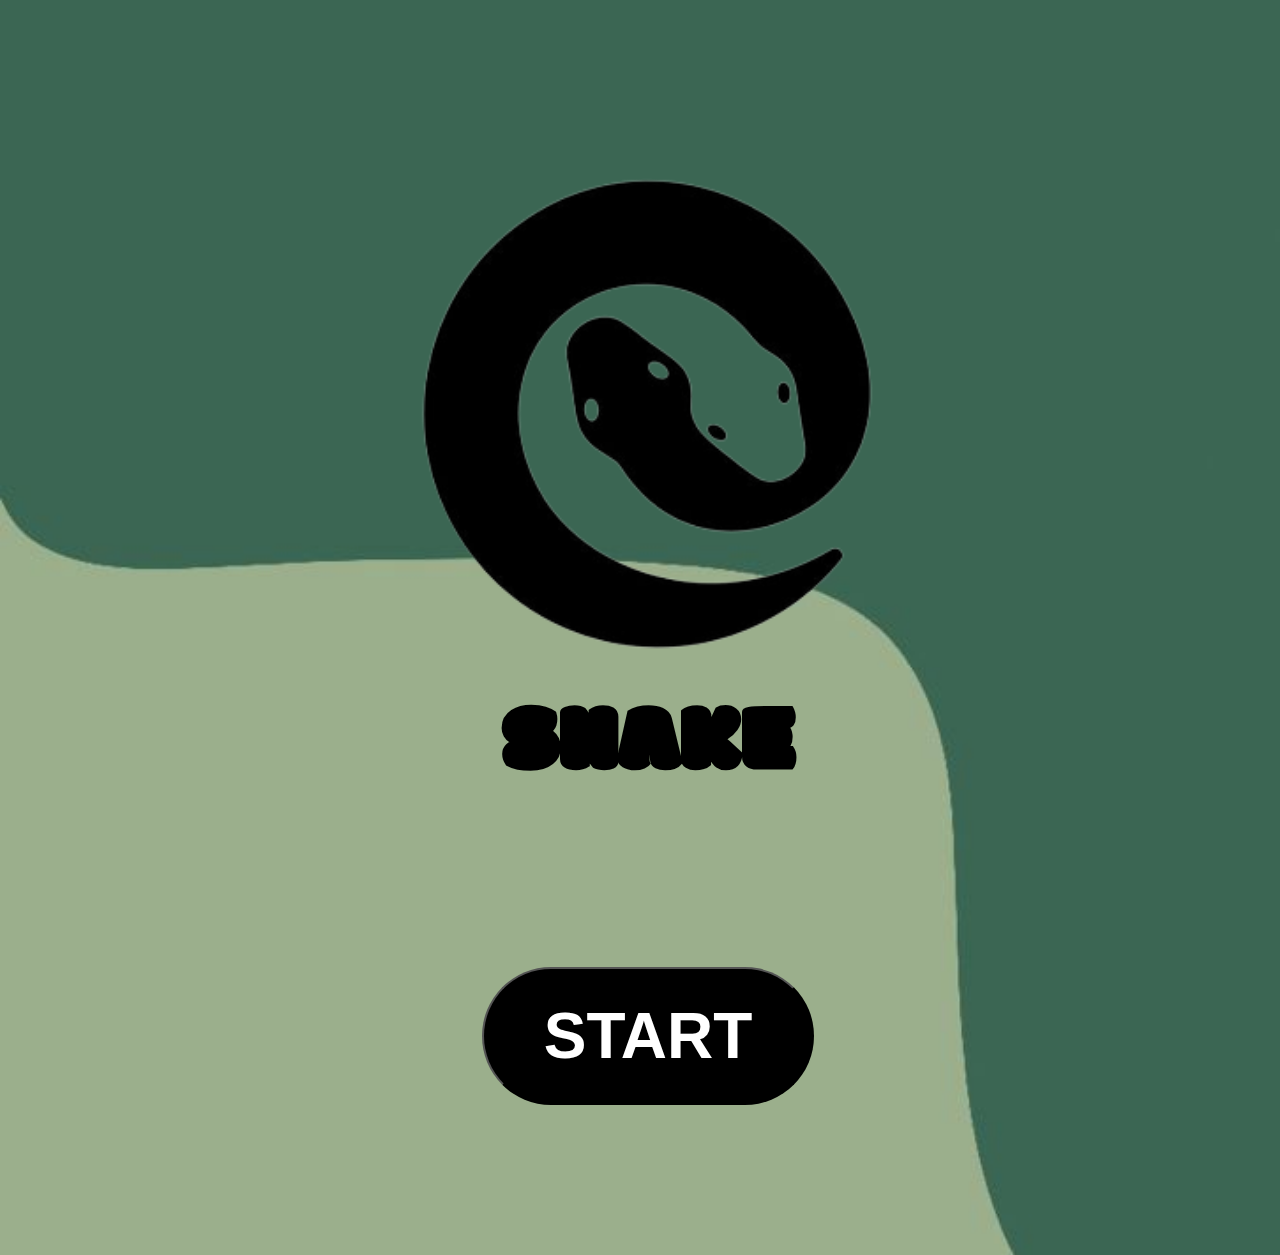
==== index.html @ 9ff57b94 "index.html and game.html in progress, adding some img" ====
<!DOCTYPE html>
<html lang="fr">

<head>
    <meta charset="UTF-8">
    <meta name="viewport" content="width=device-width, initial-scale=1.0">
    <link rel="stylesheet" href="Assets/css/style.css">
    <title>This Snake eats anything</title>
</head>

<body>
    <img src="Assets/img/logo.png" alt="logo snake" class="main-logo">
    <h1>SNAKE</h1>
    <button href="game.html" class="btn">
        START
    </button>
</body>

</html>
---- Assets/css/style.css ----
@font-face {
    font-family: 'modak';
    src: url('/Assets/fonts/Modak-Regular.ttf');
}

.snake,
.apple {
    display: none;
}

body {
    width: 100%;
    font-family: 'modak';
    background-image: url('/Assets/img/background.jpg');
    background-repeat: no-repeat;
    background-size: cover;
}

#canvas {
    width: 90%;
    display: flex;
    margin: auto;
    background-color: white;
}

h1 {
    font-size: 6rem;
    text-align: center;
    margin-top: 0px;
}

.main-logo {
    display: flex;
    margin: 150px auto 0px auto;
    width: 40%;
}

.btn {
    display: flex;
    margin: 150px auto;
    font-size: 4rem;
    font-weight: 600;
    background-color: black;
    color: white;
    padding: 30px 60px;
    border-radius: 100px;
}

.arrow {
    width: 20%;
}
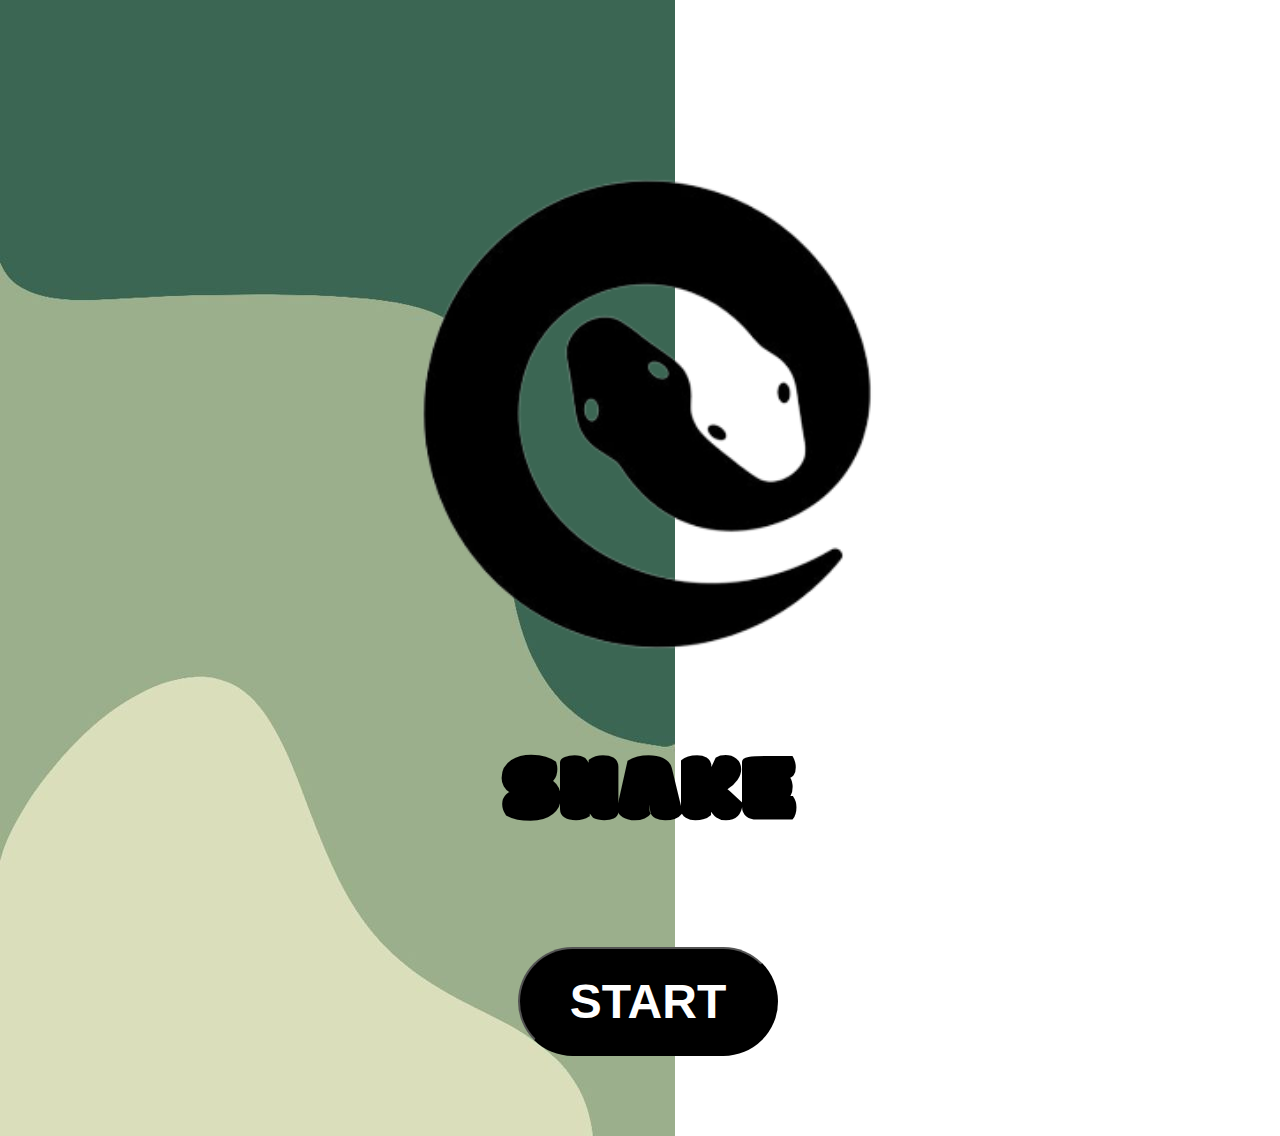
==== commit b8cf18ca: "mouse and keyboard works properly; button start and back works too" ====
--- a/index.html
+++ b/index.html
@@ -11,8 +11,8 @@
 <body>
     <img src="Assets/img/logo.png" alt="logo snake" class="main-logo">
     <h1>SNAKE</h1>
-    <button href="game.html" class="btn">
-        START
+    <button class="btn btn-start">
+        <a id="start" class="start" href="game.html">START</a>
     </button>
 </body>
 
--- a/Assets/css/style.css
+++ b/Assets/css/style.css
@@ -13,13 +13,13 @@
     font-family: 'modak';
     background-image: url('/Assets/img/background.jpg');
     background-repeat: no-repeat;
-    background-size: cover;
+    background-size: auto;
 }
 
 #canvas {
     width: 90%;
     display: flex;
-    margin: auto;
+    margin: 70px auto;
     background-color: white;
 }
 
@@ -31,21 +31,62 @@
 
 .main-logo {
     display: flex;
-    margin: 150px auto 0px auto;
+    margin: 150px auto 50px auto;
     width: 40%;
 }
 
-.btn {
+.btn-start {
     display: flex;
-    margin: 150px auto;
-    font-size: 4rem;
+    margin: 80px auto;
+    font-size: 3rem;
     font-weight: 600;
     background-color: black;
     color: white;
-    padding: 30px 60px;
+    padding: 25px 50px;
     border-radius: 100px;
 }
 
+.btn-back {
+    margin: 50px 40px;
+    display: flex;
+    font-weight: 600;
+    padding: 15px 30px;
+    border-radius: 100px;
+    background-color: black;
+}
+
+.start {
+    text-decoration: none;
+    color: white;
+}
+
+.back {
+    color: white;
+    text-decoration: none;
+    font-size: 1.5rem;
+}
+
 .arrow {
-    width: 20%;
-}+    width: 25%;
+}
+
+.game-logo {
+    display: flex;
+    width: 25%;
+}
+
+.arrowUp,
+.arrowDown {
+    display: flex;
+    margin: auto;
+}
+
+.command-center {
+    display: flex;
+    justify-content: center;
+}
+
+.arrowUp {
+    margin-top: 50px;
+}
+
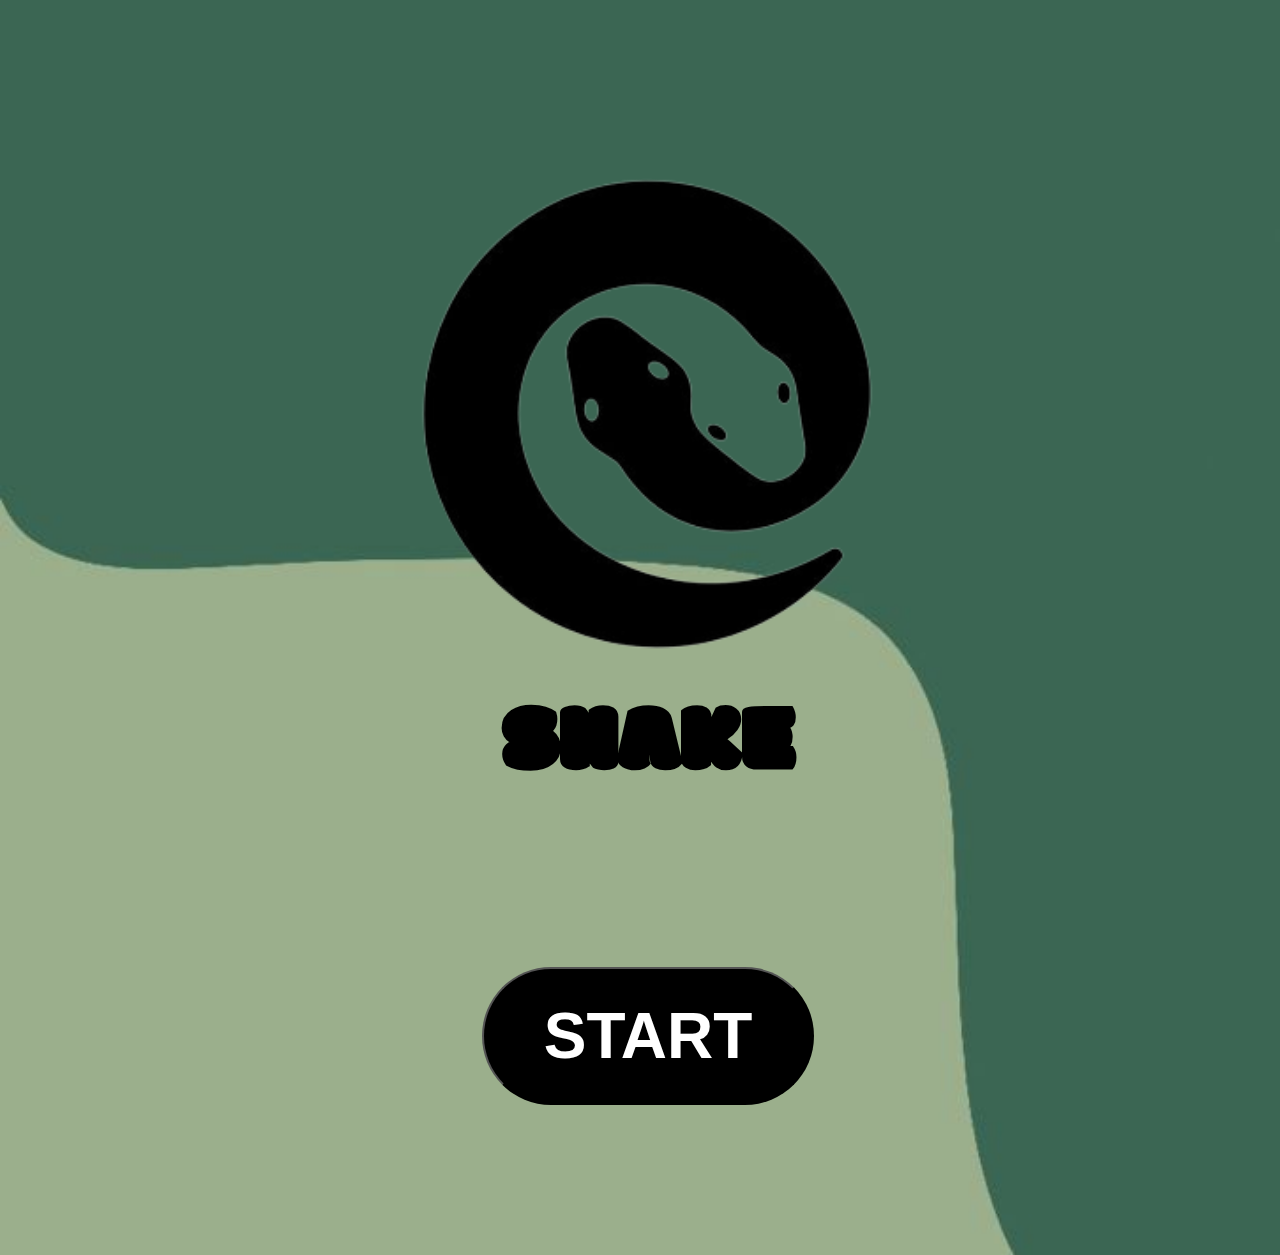
==== commit d64d2167: "Merge branch 'master' of https://github.com/aguelle/snake into snake-body" ====
--- a/index.html
+++ b/index.html
@@ -11,8 +11,8 @@
 <body>
     <img src="Assets/img/logo.png" alt="logo snake" class="main-logo">
     <h1>SNAKE</h1>
-    <button class="btn btn-start">
-        <a id="start" class="start" href="game.html">START</a>
+    <button href="game.html" class="btn">
+        START
     </button>
 </body>
 
--- a/Assets/css/style.css
+++ b/Assets/css/style.css
@@ -13,13 +13,13 @@
     font-family: 'modak';
     background-image: url('/Assets/img/background.jpg');
     background-repeat: no-repeat;
-    background-size: auto;
+    background-size: cover;
 }
 
 #canvas {
     width: 90%;
     display: flex;
-    margin: 70px auto;
+    margin: auto;
     background-color: white;
 }
 
@@ -31,62 +31,21 @@
 
 .main-logo {
     display: flex;
-    margin: 150px auto 50px auto;
+    margin: 150px auto 0px auto;
     width: 40%;
 }
 
-.btn-start {
+.btn {
     display: flex;
-    margin: 80px auto;
-    font-size: 3rem;
+    margin: 150px auto;
+    font-size: 4rem;
     font-weight: 600;
     background-color: black;
     color: white;
-    padding: 25px 50px;
+    padding: 30px 60px;
     border-radius: 100px;
 }
 
-.btn-back {
-    margin: 50px 40px;
-    display: flex;
-    font-weight: 600;
-    padding: 15px 30px;
-    border-radius: 100px;
-    background-color: black;
-}
-
-.start {
-    text-decoration: none;
-    color: white;
-}
-
-.back {
-    color: white;
-    text-decoration: none;
-    font-size: 1.5rem;
-}
-
 .arrow {
-    width: 25%;
-}
-
-.game-logo {
-    display: flex;
-    width: 25%;
-}
-
-.arrowUp,
-.arrowDown {
-    display: flex;
-    margin: auto;
-}
-
-.command-center {
-    display: flex;
-    justify-content: center;
-}
-
-.arrowUp {
-    margin-top: 50px;
-}
-
+    width: 20%;
+}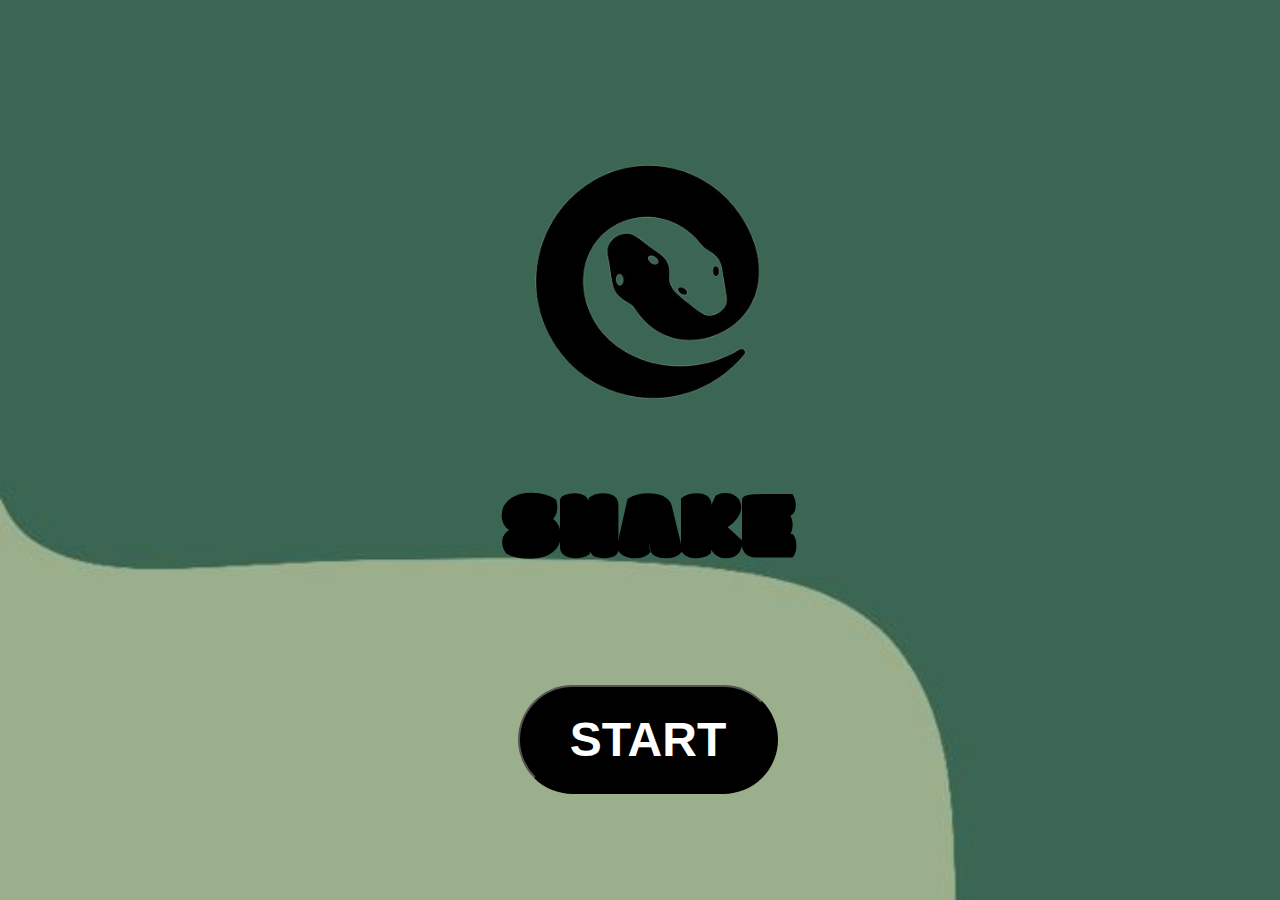
==== commit cc0c6152: "master work with HTML CSS merge; keyboard and mouse work, have too draw snake's img in place of gree" ====
--- a/index.html
+++ b/index.html
@@ -11,8 +11,8 @@
 <body>
     <img src="Assets/img/logo.png" alt="logo snake" class="main-logo">
     <h1>SNAKE</h1>
-    <button href="game.html" class="btn">
-        START
+    <button class="btn btn-start">
+        <a id="start" class="start" href="game.html">START</a>
     </button>
 </body>
 
--- a/Assets/css/style.css
+++ b/Assets/css/style.css
@@ -13,13 +13,13 @@
     font-family: 'modak';
     background-image: url('/Assets/img/background.jpg');
     background-repeat: no-repeat;
-    background-size: cover;
+    background-size: auto;
 }
 
 #canvas {
     width: 90%;
     display: flex;
-    margin: auto;
+    margin: 70px auto;
     background-color: white;
 }
 
@@ -31,21 +31,90 @@
 
 .main-logo {
     display: flex;
-    margin: 150px auto 0px auto;
+    margin: 150px auto 50px auto;
     width: 40%;
 }
 
-.btn {
+.btn-start {
     display: flex;
-    margin: 150px auto;
-    font-size: 4rem;
+    margin: 80px auto;
+    font-size: 3rem;
     font-weight: 600;
     background-color: black;
     color: white;
-    padding: 30px 60px;
+    padding: 25px 50px;
     border-radius: 100px;
 }
 
+.btn-back {
+    margin: 50px 40px;
+    display: flex;
+    font-weight: 600;
+    padding: 15px 30px;
+    border-radius: 100px;
+    background-color: black;
+}
+
+.start {
+    text-decoration: none;
+    color: white;
+}
+
+.back {
+    color: white;
+    text-decoration: none;
+    font-size: 1.5rem;
+}
+
 .arrow {
-    width: 20%;
+    width: 25%;
+}
+
+.game-logo {
+    display: flex;
+    width: 25%;
+}
+
+.arrowUp,
+.arrowDown {
+    display: flex;
+    margin: auto;
+}
+
+.command-center {
+    display: flex;
+    justify-content: center;
+}
+
+.arrowUp {
+    margin-top: 50px;
+}
+
+@media all and (min-width: 544px) {
+
+    body {
+        background-size: cover;
+    }
+
+    .main-logo {
+        width: 20%
+    }
+
+    #canvas {
+        width: 50%;
+        margin: 70px;
+    }
+
+    .command {
+        width: 40%;
+        position: absolute;
+        margin-top: -60%;
+        margin-left: 60%;
+    }
+
+    .btn-back {
+        position: absolute;
+        margin-top: -18%;
+        margin-left: 75%;
+    }
 }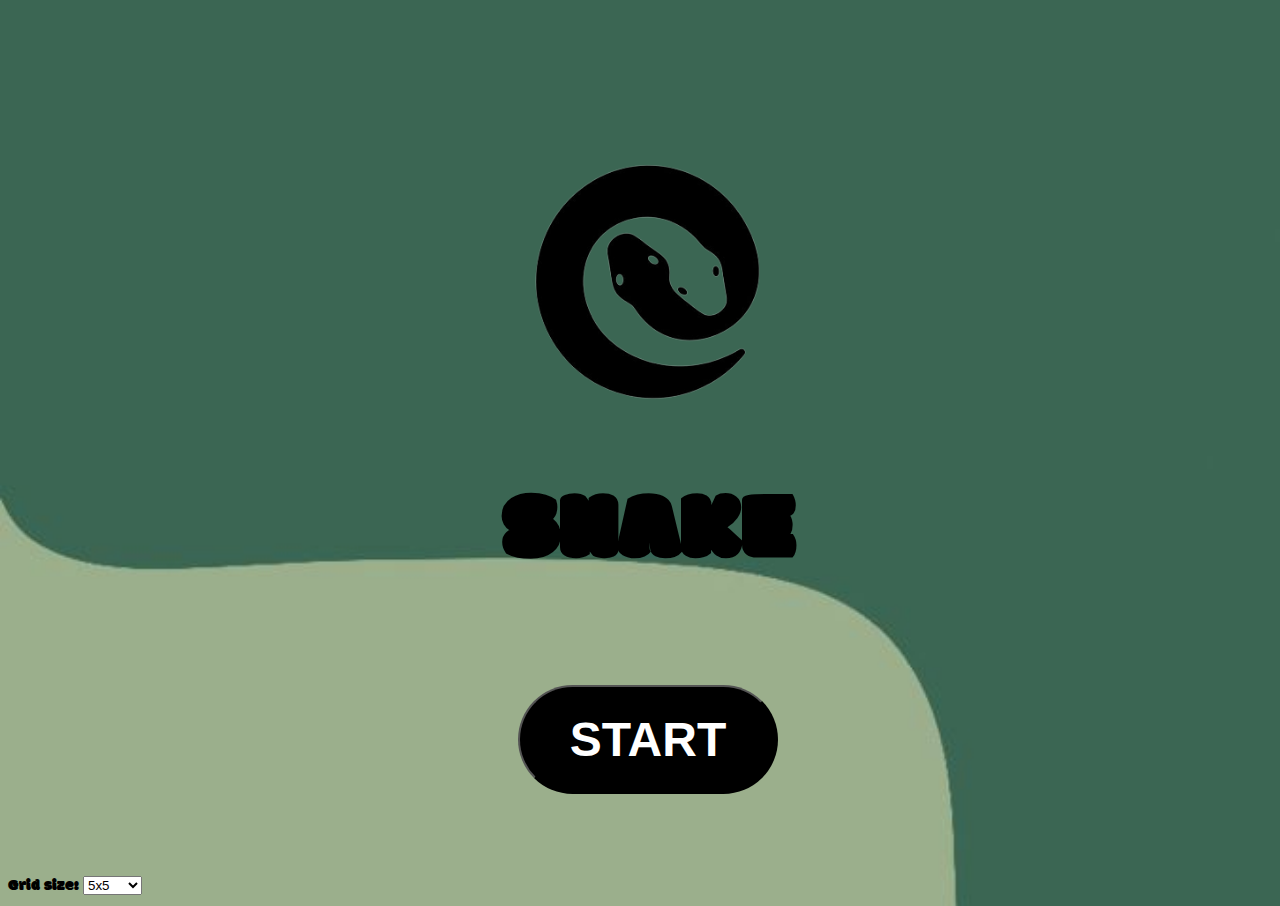
==== commit 048f7f84: "function getSize" ====
--- a/index.html
+++ b/index.html
@@ -14,6 +14,24 @@
     <button class="btn btn-start">
         <a id="start" class="start" href="game.html">START</a>
     </button>
+        
+    <label for="size-select">Grid size:</label>
+    <select id="size-select">
+        <option value="5">5x5</option>
+        <option value="6">6x6</option>
+        <option value="7">7x7</option>
+        <option value="8">8x8</option>
+        <option value="9">9x9</option>
+        <option value="10">10x10</option>
+    </select>
+
+    <script>
+        // to get the grid size chosen by the player and save it in the local storage
+        function getSize() {
+            let sizeSelectValue = document.getElementById("size-select").value;
+            return localStorage.setItem("gridSize", sizeSelectValue);
+        }
+    </script>
 </body>
 
 </html>--- a/Assets/css/style.css
+++ b/Assets/css/style.css
@@ -1,8 +1,8 @@
 @font-face {
     font-family: 'modak';
-    src: url('/Assets/fonts/Modak-Regular.ttf');
+    src: url('../fonts/Modak-Regular.ttf');
 }
-
+.kitty,
 .snake,
 .apple {
     display: none;
@@ -11,7 +11,7 @@
 body {
     width: 100%;
     font-family: 'modak';
-    background-image: url('/Assets/img/background.jpg');
+    background-image: url('../img/background.jpg');
     background-repeat: no-repeat;
     background-size: auto;
 }
@@ -19,7 +19,7 @@
 #canvas {
     width: 90%;
     display: flex;
-    margin: 70px auto;
+    margin: 30px auto 0px auto;
     background-color: white;
 }
 
@@ -47,13 +47,37 @@
 }
 
 .btn-back {
-    margin: 50px 40px;
+    margin: 0px 20px;
     display: flex;
     font-weight: 600;
     padding: 15px 30px;
     border-radius: 100px;
     background-color: black;
 }
+
+
+.btn-replay {
+    display: flex;
+    margin: 20px auto;
+    font-weight: 600;
+    padding: 15px 30px;
+    border-radius: 100px;
+    background-color: rgb(0, 0, 0);
+}
+
+.text-btn-replay {
+    text-align: center;
+    background-color: #c0ceb6;
+    padding: 10px;
+    position: absolute;
+    top: 25%;
+    left: 8%;
+    display: none;
+    justify-content: center;
+    border-radius: 10px;
+    box-shadow: 6px 6px rgba(0, 0, 0, 0.542);
+}
+
 
 .start {
     text-decoration: none;
@@ -87,7 +111,39 @@
 }
 
 .arrowUp {
-    margin-top: 50px;
+    margin-top: -30px;
+}
+
+.score {
+    margin: 20px;
+    font-size: 2rem;
+    display: flex;
+    align-items: center;
+    justify-content: space-around;
+}
+.end-score {
+    display:inline-block;
+    font-weight: 600;
+    padding: 15px 30px;
+}
+.p-1 {
+    margin: 20px; 
+    font-size: 2rem;
+}
+
+.p-2 {
+
+    margin:20 px;
+    font-size: 2rem;
+    text-align: center;
+}
+
+.playerName{
+    background-color: rgb(255, 255, 255);
+    border-radius: 10px;
+    width: 150px;
+    height: 30px;
+    color: black;
 }
 
 @media all and (min-width: 544px) {
@@ -114,7 +170,13 @@
 
     .btn-back {
         position: absolute;
-        margin-top: -18%;
-        margin-left: 75%;
+        margin-top: -20%;
+        margin-left: 80%;
     }
+
+    .score {
+        margin-top: -100px;
+        width: 50%;
+    }
+    
 }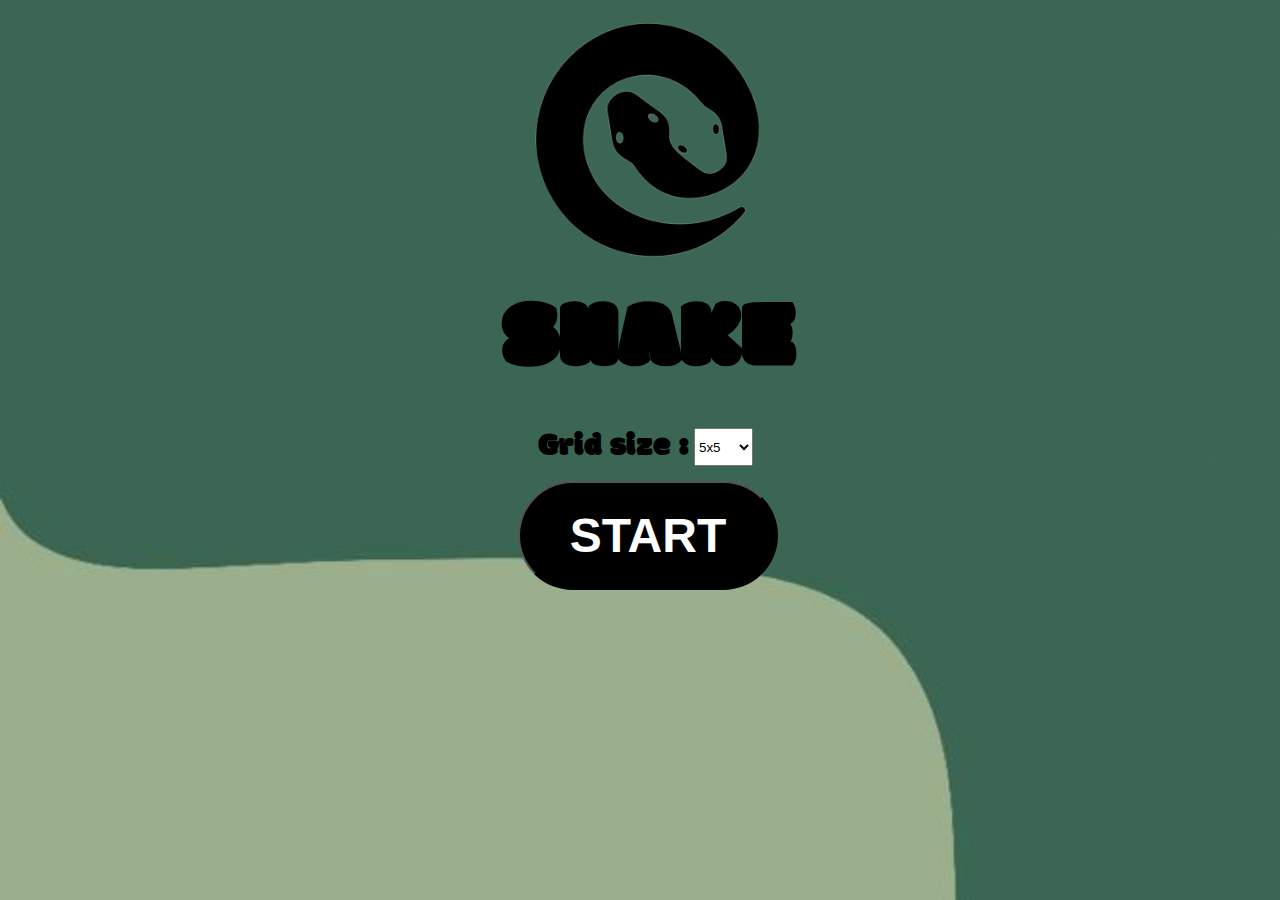
==== commit 170f2867: "add some style to home" ====
--- a/index.html
+++ b/index.html
@@ -11,19 +11,18 @@
 <body>
     <img src="Assets/img/logo.png" alt="logo snake" class="main-logo">
     <h1>SNAKE</h1>
-    <button class="btn btn-start">
+<div class="gridsize">
+    <label for="size-select">Grid size :</label>
+    <select id="size-select" class="size-select">
+        <option value="5">5x5</option>
+        <option value="10">10x10</option>
+        <option value="20">20x20</option>
+        <option value="25">25x25</option>
+    </select>
+</div>
+    <button class="btn btn-start" onclick="getSize()">
         <a id="start" class="start" href="game.html">START</a>
     </button>
-        
-    <label for="size-select">Grid size:</label>
-    <select id="size-select">
-        <option value="5">5x5</option>
-        <option value="6">6x6</option>
-        <option value="7">7x7</option>
-        <option value="8">8x8</option>
-        <option value="9">9x9</option>
-        <option value="10">10x10</option>
-    </select>
 
     <script>
         // to get the grid size chosen by the player and save it in the local storage
--- a/Assets/css/style.css
+++ b/Assets/css/style.css
@@ -26,18 +26,18 @@
 h1 {
     font-size: 6rem;
     text-align: center;
-    margin-top: 0px;
+    margin: auto;
 }
 
 .main-logo {
     display: flex;
-    margin: 150px auto 50px auto;
+    margin: auto;
     width: 40%;
 }
 
 .btn-start {
     display: flex;
-    margin: 80px auto;
+    margin: auto;
     font-size: 3rem;
     font-weight: 600;
     background-color: black;
@@ -146,6 +146,18 @@
     color: black;
 }
 
+.gridsize{
+    display: flex;
+    margin: 10px auto 10px auto;
+    justify-content: center;
+    font-size: 2rem;
+}
+
+.size-select{
+margin: 5px;
+height: auto;
+}
+
 @media all and (min-width: 544px) {
 
     body {
